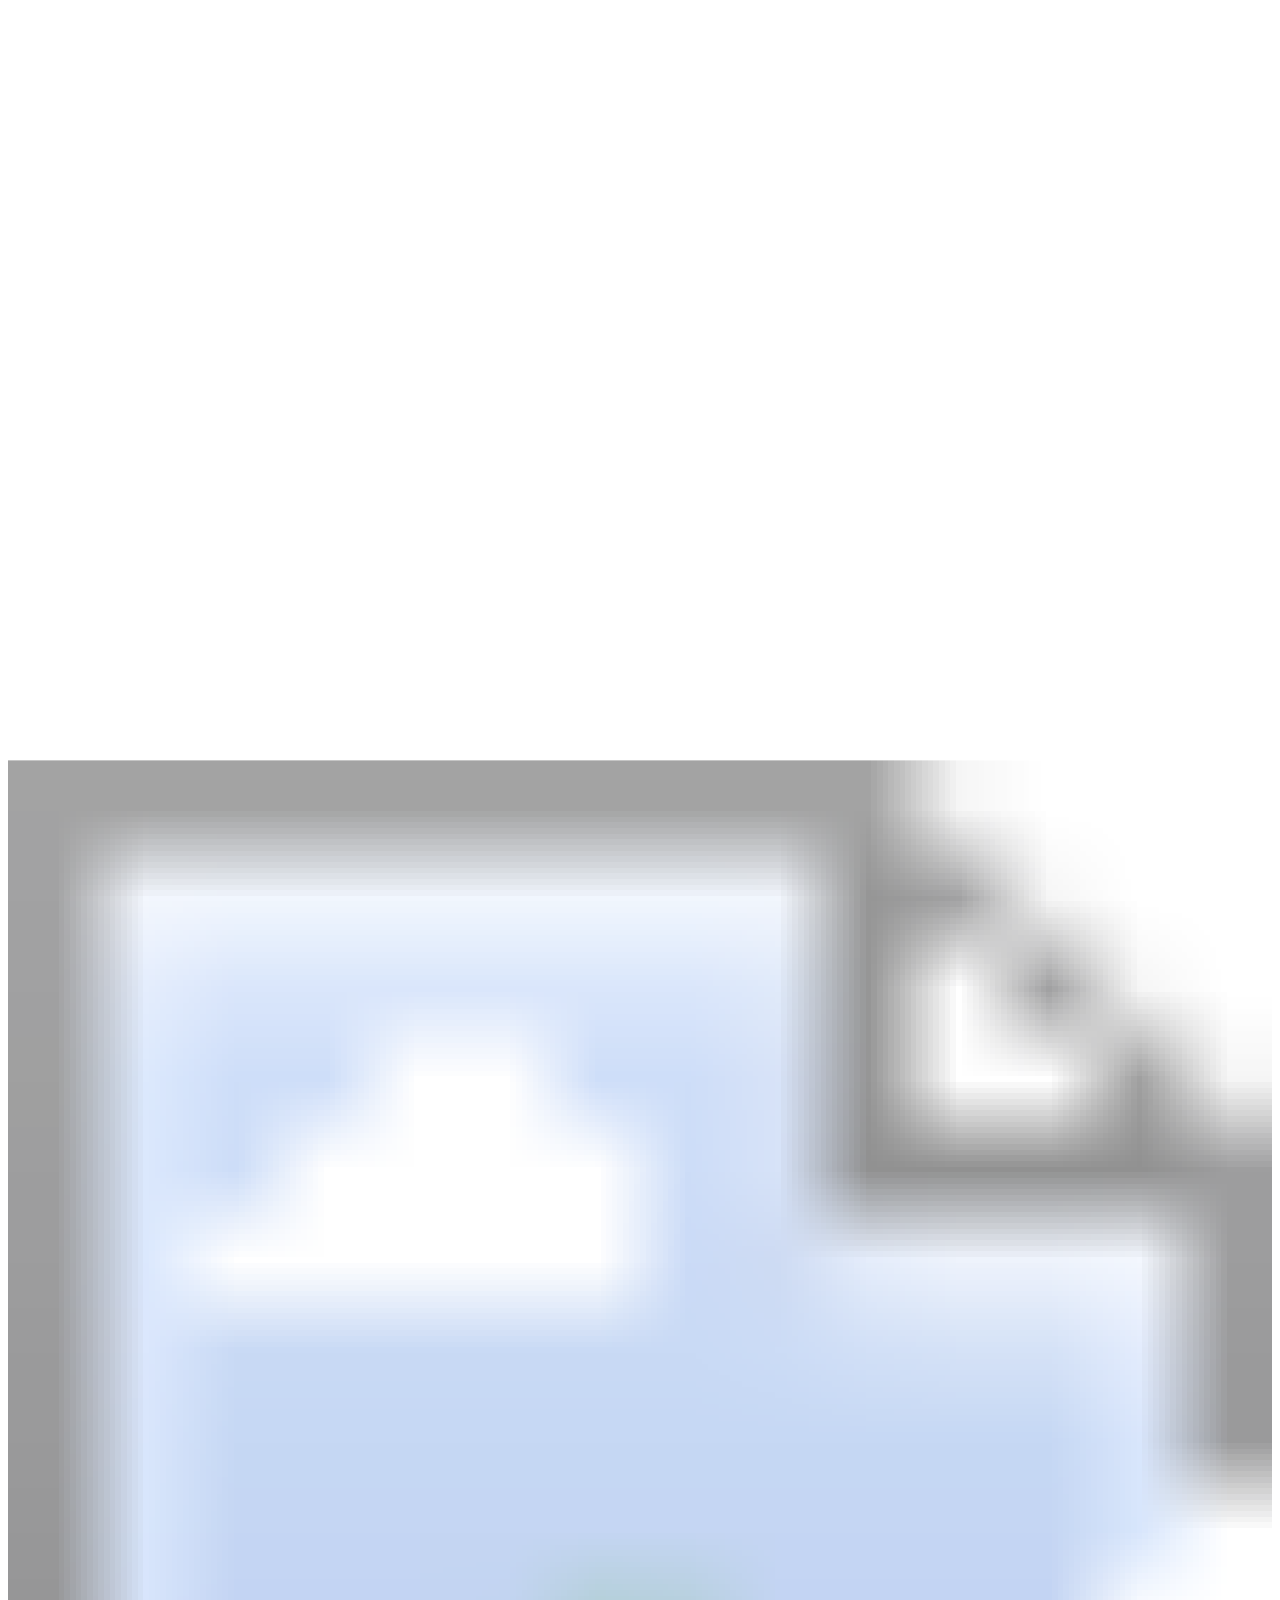
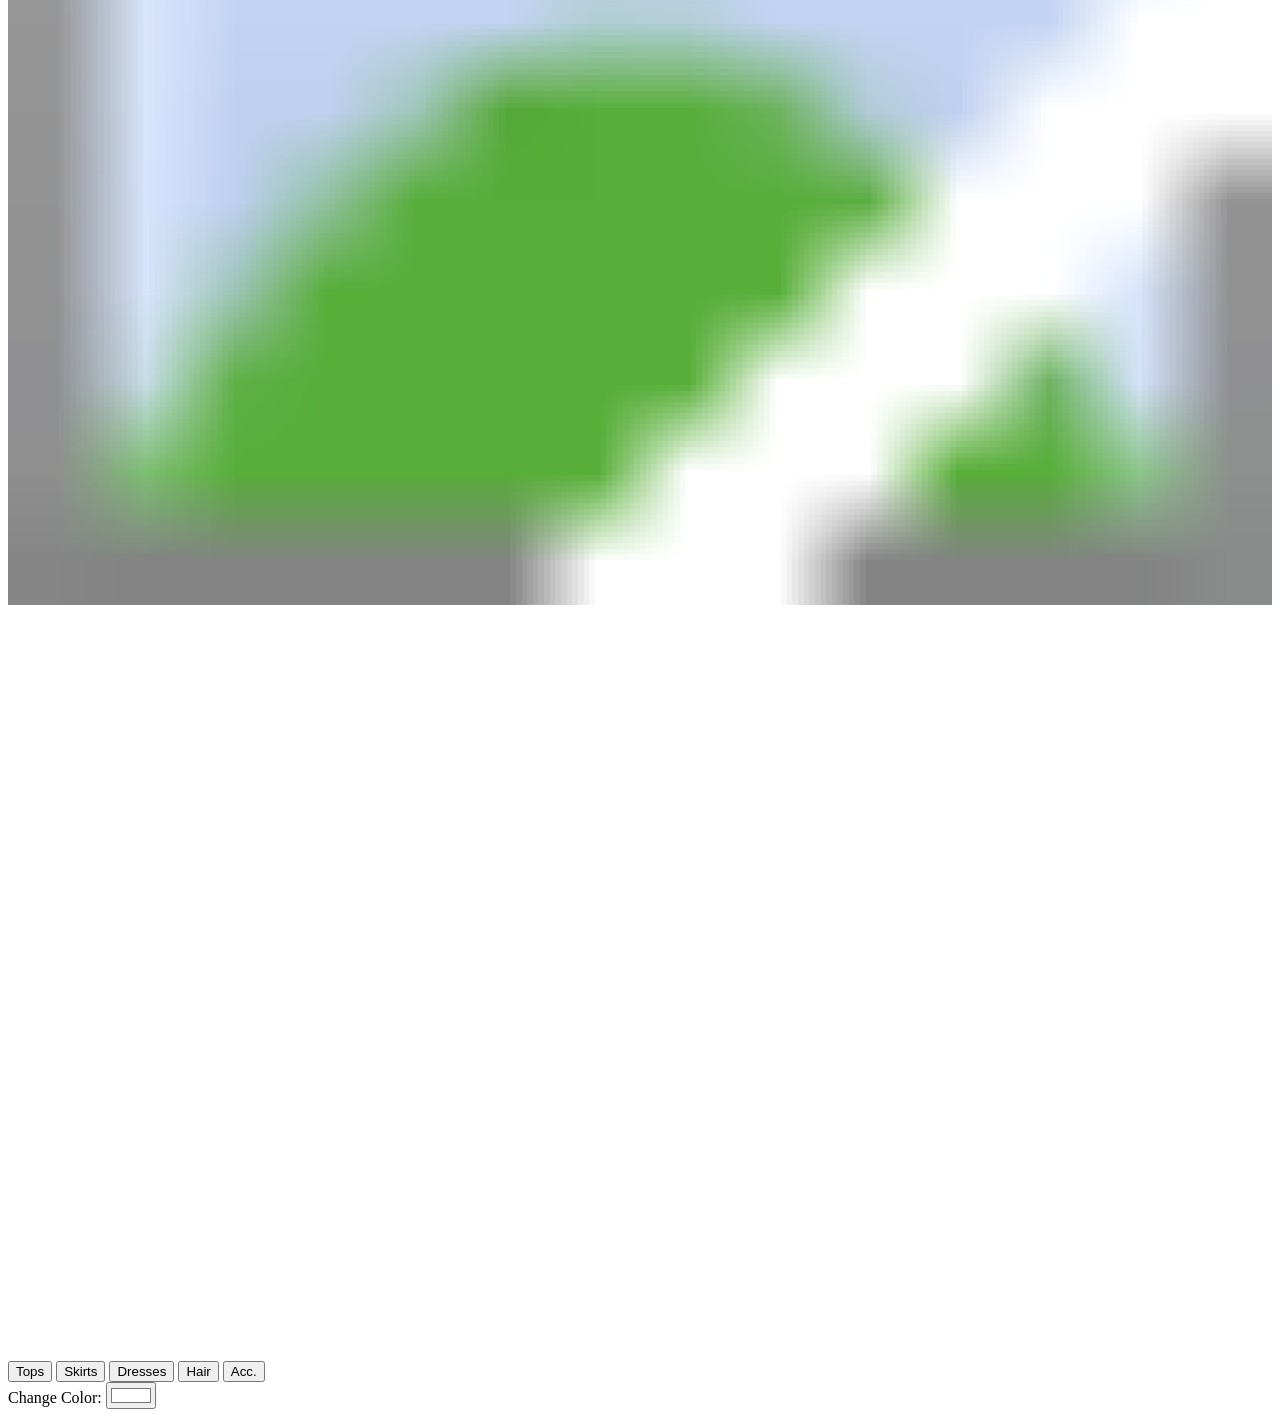
==== index.html @ 874e38b0 "Create index.html" ====
<!DOCTYPE html>
<html lang="en">
<head>
    <meta charset="UTF-8">
    <meta name="viewport" content="width=device-width, initial-scale=1.0">
    <title>Princess Dress-Up Game</title>
    <link rel="stylesheet" href="style.css">
</head>
<body>

    <div class="game-container">
        <!-- The Model -->
        <div class="canvas-area">
            <svg id="dollCanvas" viewBox="0 0 300 700" xmlns="http://www.w3.org/2000/svg">
                <!-- 1. Background -->
                <rect id="bg-color" width="300" height="700" fill="#ffffff" />
                
                <!-- 2. Hair (Back layer) -->
                <g id="hair-back"></g>

                <!-- 3. Skirts / Bottoms (Behind legs) -->
                <g id="bottom-layer"></g>

                <!-- 4. The Body (Base) -->
                <g id="body-layer">
                    <!-- Image placeholder for body -->
                    <image href="body.svg" width="300" height="700" />
                </g>

                <!-- 5. Tops / Shirts (Above body) -->
                <g id="top-layer"></g>

                <!-- 6. Hair (Front layer) -->
                <g id="hair-front"></g>

                <!-- 7. Accessories -->
                <g id="accessory-layer"></g>
            </svg>
        </div>

        <!-- The Controls -->
        <div class="control-panel">
            <div class="category-tabs">
                <button class="tab-btn active" onclick="switchCategory('tops')">Tops</button>
                <button class="tab-btn" onclick="switchCategory('bottoms')">Skirts</button>
                <button class="tab-btn" onclick="switchCategory('dresses')">Dresses</button>
                <button class="tab-btn" onclick="switchCategory('hair')">Hair</button>
                <button class="tab-btn" onclick="switchCategory('accessories')">Acc.</button>
            </div>

            <div id="item-grid" class="item-grid">
                <!-- Items will appear here via JavaScript -->
            </div>
            
            <div class="color-picker-area">
                <label>Change Color: <input type="color" id="colorPicker" value="#ffffff"></label>
            </div>
        </div>
    </div>

    <script src="script.js"></script>
</body>
</html>
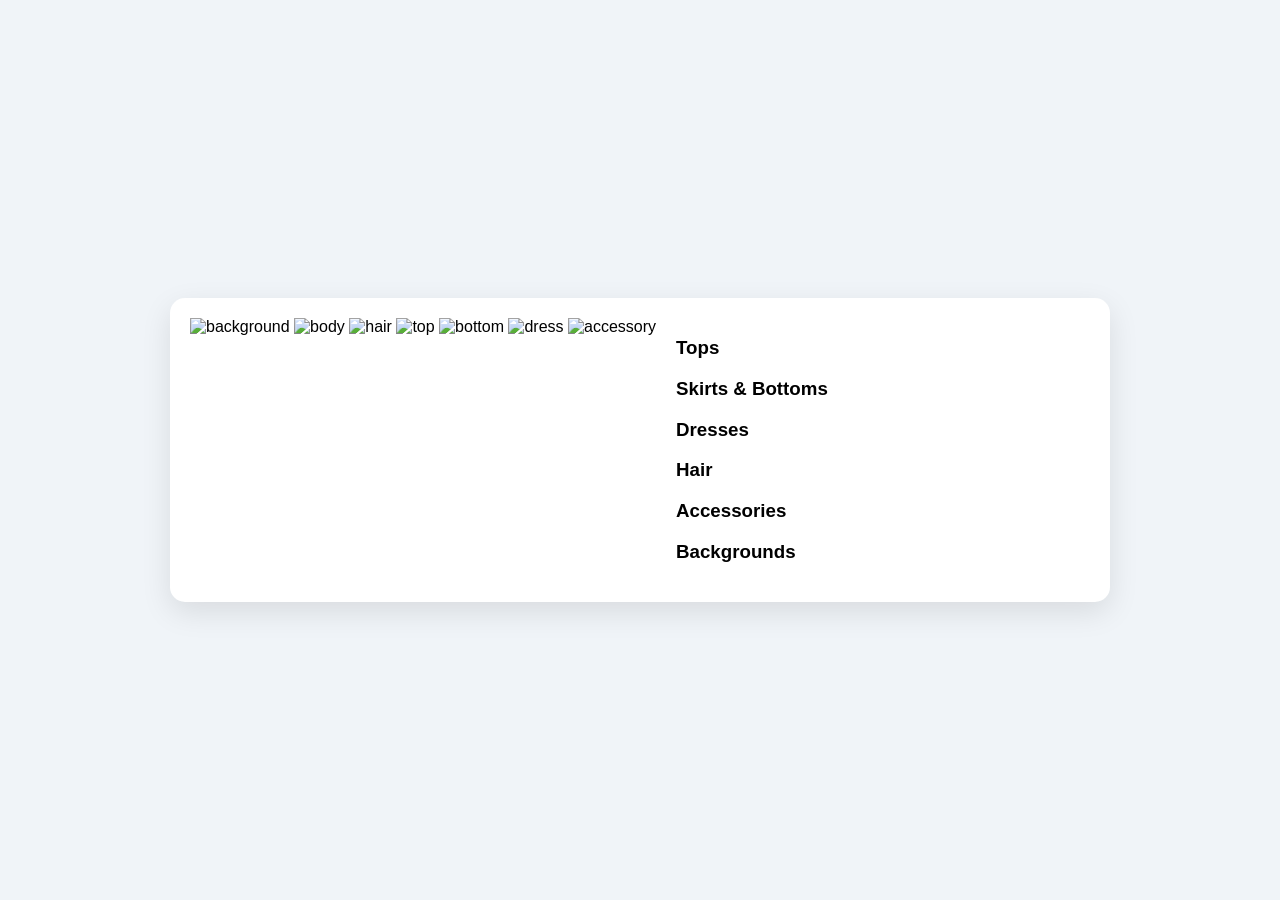
==== commit 040853aa: "Update index.html" ====
--- a/index.html
+++ b/index.html
@@ -1,63 +1,43 @@
 <!DOCTYPE html>
 <html lang="en">
 <head>
-    <meta charset="UTF-8">
-    <meta name="viewport" content="width=device-width, initial-scale=1.0">
-    <title>Princess Dress-Up Game</title>
-    <link rel="stylesheet" href="style.css">
+  <meta charset="UTF-8">
+  <title>Dress Up Game</title>
+  <link rel="stylesheet" href="style.css">
 </head>
 <body>
-
-    <div class="game-container">
-        <!-- The Model -->
-        <div class="canvas-area">
-            <svg id="dollCanvas" viewBox="0 0 300 700" xmlns="http://www.w3.org/2000/svg">
-                <!-- 1. Background -->
-                <rect id="bg-color" width="300" height="700" fill="#ffffff" />
-                
-                <!-- 2. Hair (Back layer) -->
-                <g id="hair-back"></g>
-
-                <!-- 3. Skirts / Bottoms (Behind legs) -->
-                <g id="bottom-layer"></g>
-
-                <!-- 4. The Body (Base) -->
-                <g id="body-layer">
-                    <!-- Image placeholder for body -->
-                    <image href="body.svg" width="300" height="700" />
-                </g>
-
-                <!-- 5. Tops / Shirts (Above body) -->
-                <g id="top-layer"></g>
-
-                <!-- 6. Hair (Front layer) -->
-                <g id="hair-front"></g>
-
-                <!-- 7. Accessories -->
-                <g id="accessory-layer"></g>
-            </svg>
-        </div>
-
-        <!-- The Controls -->
-        <div class="control-panel">
-            <div class="category-tabs">
-                <button class="tab-btn active" onclick="switchCategory('tops')">Tops</button>
-                <button class="tab-btn" onclick="switchCategory('bottoms')">Skirts</button>
-                <button class="tab-btn" onclick="switchCategory('dresses')">Dresses</button>
-                <button class="tab-btn" onclick="switchCategory('hair')">Hair</button>
-                <button class="tab-btn" onclick="switchCategory('accessories')">Acc.</button>
-            </div>
-
-            <div id="item-grid" class="item-grid">
-                <!-- Items will appear here via JavaScript -->
-            </div>
-            
-            <div class="color-picker-area">
-                <label>Change Color: <input type="color" id="colorPicker" value="#ffffff"></label>
-            </div>
-        </div>
+  <div class="game-container">
+    <div class="canvas">
+      <img id="background" src="assets/backgrounds/bg1.png" alt="background">
+      <img id="body" src="assets/body/body.png" alt="body">
+      <img id="hair" alt="hair">
+      <img id="top" alt="top">
+      <img id="bottom" alt="bottom">
+      <img id="dress" alt="dress">
+      <img id="accessory" alt="accessory">
     </div>
 
-    <script src="script.js"></script>
+    <div class="controls">
+      <h3>Tops</h3>
+      <div class="grid" id="tops-grid"></div>
+
+      <h3>Skirts & Bottoms</h3>
+      <div class="grid" id="bottoms-grid"></div>
+
+      <h3>Dresses</h3>
+      <div class="grid" id="dresses-grid"></div>
+
+      <h3>Hair</h3>
+      <div class="grid" id="hair-grid"></div>
+
+      <h3>Accessories</h3>
+      <div class="grid" id="accessories-grid"></div>
+
+      <h3>Backgrounds</h3>
+      <div class="grid" id="backgrounds-grid"></div>
+    </div>
+  </div>
+
+  <script src="script.js"></script>
 </body>
 </html>
--- a/style.css
+++ b/style.css
@@ -0,0 +1,85 @@
+body {
+    font-family: 'Segoe UI', Tahoma, Geneva, Verdana, sans-serif;
+    background-color: #f0f4f8;
+    display: flex;
+    justify-content: center;
+    align-items: center;
+    height: 100vh;
+    margin: 0;
+}
+
+.game-container {
+    display: flex;
+    background: white;
+    border-radius: 15px;
+    box-shadow: 0 10px 30px rgba(0,0,0,0.1);
+    padding: 20px;
+    gap: 20px;
+    max-width: 900px;
+    width: 100%;
+}
+
+.canvas-area {
+    width: 300px;
+    height: 700px;
+    border: 2px solid #e0e0e0;
+    border-radius: 10px;
+    overflow: hidden;
+    background: #fff;
+}
+
+.control-panel {
+    flex: 1;
+    display: flex;
+    flex-direction: column;
+    gap: 15px;
+}
+
+.category-tabs {
+    display: flex;
+    gap: 5px;
+    flex-wrap: wrap;
+}
+
+.tab-btn {
+    padding: 8px 12px;
+    border: none;
+    background: #e0e0e0;
+    border-radius: 5px;
+    cursor: pointer;
+    font-weight: bold;
+}
+.tab-btn.active { background: #ff9f9f; color: white; }
+
+.item-grid {
+    display: grid;
+    grid-template-columns: repeat(3, 1fr);
+    gap: 10px;
+    height: 400px;
+    overflow-y: auto;
+    border: 1px solid #eee;
+    padding: 10px;
+    border-radius: 8px;
+    background: #fafafa;
+}
+
+.item-box {
+    background: white;
+    border: 2px solid #ddd;
+    border-radius: 8px;
+    height: 80px;
+    display: flex;
+    align-items: center;
+    justify-content: center;
+    cursor: pointer;
+    transition: 0.2s;
+}
+.item-box:hover { border-color: #ff9f9f; transform: scale(1.05); }
+.item-box img, .item-box svg { width: 80%; height: 80%; object-fit: contain; }
+
+.color-picker-area {
+    margin-top: 10px;
+    display: flex;
+    align-items: center;
+    gap: 10px;
+}
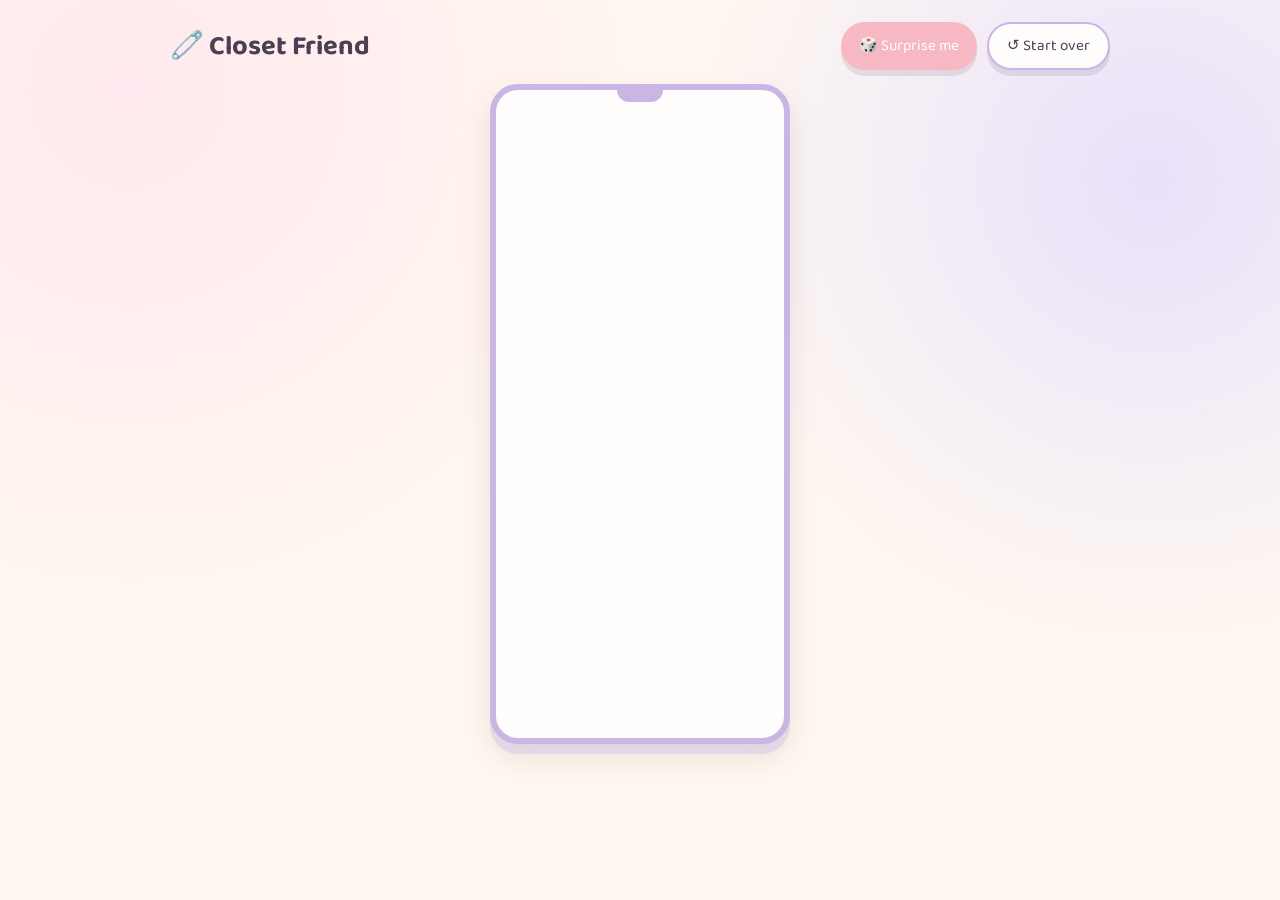
==== commit 0093d090: "Add files via upload" ====
--- a/index.html
+++ b/index.html
@@ -1,43 +1,45 @@
 <!DOCTYPE html>
 <html lang="en">
 <head>
-  <meta charset="UTF-8">
-  <title>Dress Up Game</title>
-  <link rel="stylesheet" href="style.css">
+<meta charset="UTF-8">
+<meta name="viewport" content="width=device-width, initial-scale=1.0">
+<title>Closet Friend — Dress Up</title>
+<link rel="preconnect" href="https://fonts.googleapis.com">
+<link href="https://fonts.googleapis.com/css2?family=Baloo+2:wght@500;700;800&family=Quicksand:wght@500;600;700&display=swap" rel="stylesheet">
+<link rel="stylesheet" href="style.css">
 </head>
 <body>
-  <div class="game-container">
-    <div class="canvas">
-      <img id="background" src="assets/backgrounds/bg1.png" alt="background">
-      <img id="body" src="assets/body/body.png" alt="body">
-      <img id="hair" alt="hair">
-      <img id="top" alt="top">
-      <img id="bottom" alt="bottom">
-      <img id="dress" alt="dress">
-      <img id="accessory" alt="accessory">
+
+  <header class="topbar">
+    <h1>🧷 Closet Friend</h1>
+    <div class="topbar-actions">
+      <button id="randomizeBtn" class="pill-btn">🎲 Surprise me</button>
+      <button id="resetBtn" class="pill-btn ghost">↺ Start over</button>
+    </div>
+  </header>
+
+  <main class="stage-area">
+    <div class="closet-frame">
+      <div id="doll" class="doll">
+        <!-- layers are injected here by script.js, in z-order -->
+      </div>
     </div>
 
-    <div class="controls">
-      <h3>Tops</h3>
-      <div class="grid" id="tops-grid"></div>
+    <div id="hairColorRow" class="hair-color-row hidden">
+      <span class="hair-color-label">Hair color:</span>
+      <div id="hairSwatches" class="swatches"></div>
+    </div>
+  </main>
 
-      <h3>Skirts & Bottoms</h3>
-      <div class="grid" id="bottoms-grid"></div>
+  <nav class="category-tabs" id="categoryTabs">
+    <!-- filled by script.js -->
+  </nav>
 
-      <h3>Dresses</h3>
-      <div class="grid" id="dresses-grid"></div>
+  <section class="item-grid" id="itemGrid">
+    <!-- filled by script.js -->
+  </section>
 
-      <h3>Hair</h3>
-      <div class="grid" id="hair-grid"></div>
-
-      <h3>Accessories</h3>
-      <div class="grid" id="accessories-grid"></div>
-
-      <h3>Backgrounds</h3>
-      <div class="grid" id="backgrounds-grid"></div>
-    </div>
-  </div>
-
+  <script src="assets/catalog.js"></script>
   <script src="script.js"></script>
 </body>
 </html>
--- a/style.css
+++ b/style.css
@@ -1,85 +1,207 @@
-body {
-    font-family: 'Segoe UI', Tahoma, Geneva, Verdana, sans-serif;
-    background-color: #f0f4f8;
-    display: flex;
-    justify-content: center;
-    align-items: center;
-    height: 100vh;
-    margin: 0;
-}
-
-.game-container {
-    display: flex;
-    background: white;
-    border-radius: 15px;
-    box-shadow: 0 10px 30px rgba(0,0,0,0.1);
-    padding: 20px;
-    gap: 20px;
-    max-width: 900px;
-    width: 100%;
-}
-
-.canvas-area {
-    width: 300px;
-    height: 700px;
-    border: 2px solid #e0e0e0;
-    border-radius: 10px;
-    overflow: hidden;
-    background: #fff;
-}
-
-.control-panel {
-    flex: 1;
-    display: flex;
-    flex-direction: column;
-    gap: 15px;
-}
-
-.category-tabs {
-    display: flex;
-    gap: 5px;
-    flex-wrap: wrap;
-}
-
-.tab-btn {
-    padding: 8px 12px;
-    border: none;
-    background: #e0e0e0;
-    border-radius: 5px;
-    cursor: pointer;
-    font-weight: bold;
-}
-.tab-btn.active { background: #ff9f9f; color: white; }
-
-.item-grid {
-    display: grid;
-    grid-template-columns: repeat(3, 1fr);
-    gap: 10px;
-    height: 400px;
-    overflow-y: auto;
-    border: 1px solid #eee;
-    padding: 10px;
-    border-radius: 8px;
-    background: #fafafa;
-}
-
-.item-box {
-    background: white;
-    border: 2px solid #ddd;
-    border-radius: 8px;
-    height: 80px;
-    display: flex;
-    align-items: center;
-    justify-content: center;
-    cursor: pointer;
-    transition: 0.2s;
-}
-.item-box:hover { border-color: #ff9f9f; transform: scale(1.05); }
-.item-box img, .item-box svg { width: 80%; height: 80%; object-fit: contain; }
-
-.color-picker-area {
-    margin-top: 10px;
-    display: flex;
-    align-items: center;
-    gap: 10px;
-}
+:root{
+  --cream:#FFF8F0;
+  --pink:#FFD1DC;
+  --pink-deep:#F7B8C4;
+  --lavender:#C9B6E4;
+  --mint:#BFE6D1;
+  --gold:#F4C95D;
+  --ink:#4A3F55;
+  --ink-soft:#7c6f8d;
+  --white:#fffdfb;
+  --radius:18px;
+  --shadow: 0 6px 0 rgba(74,63,85,0.12);
+}
+
+*{box-sizing:border-box;}
+
+body{
+  margin:0;
+  min-height:100vh;
+  background:
+    radial-gradient(circle at 10% 10%, #FFE9EE 0, transparent 40%),
+    radial-gradient(circle at 90% 20%, #E9E1FB 0, transparent 35%),
+    var(--cream);
+  font-family:'Quicksand', sans-serif;
+  color:var(--ink);
+  display:flex;
+  flex-direction:column;
+  align-items:center;
+  padding-bottom:40px;
+}
+
+.topbar{
+  width:100%;
+  max-width:980px;
+  display:flex;
+  align-items:center;
+  justify-content:space-between;
+  padding:22px 20px 8px;
+}
+.topbar h1{
+  font-family:'Baloo 2', cursive;
+  font-size:1.7rem;
+  margin:0;
+  color:var(--ink);
+}
+.topbar-actions{display:flex; gap:10px;}
+
+.pill-btn{
+  font-family:'Baloo 2', cursive;
+  font-size:0.95rem;
+  border:none;
+  background:var(--pink-deep);
+  color:#fff;
+  padding:10px 18px;
+  border-radius:999px;
+  cursor:pointer;
+  box-shadow: var(--shadow);
+  transition: transform .12s ease;
+}
+.pill-btn:hover{ transform: translateY(-2px); }
+.pill-btn:active{ transform: translateY(1px); box-shadow:none; }
+.pill-btn.ghost{
+  background:var(--white);
+  color:var(--ink);
+  border:2px solid var(--lavender);
+}
+
+.stage-area{
+  display:flex;
+  flex-direction:column;
+  align-items:center;
+  margin-top:6px;
+}
+
+.closet-frame{
+  position:relative;
+  width:300px;
+  height:660px;
+  background:var(--white);
+  border:6px solid var(--lavender);
+  border-radius:28px;
+  box-shadow: 0 10px 0 rgba(201,182,228,0.35), 0 14px 30px rgba(74,63,85,0.12);
+  overflow:hidden;
+}
+/* hanger notch, the signature detail of the "closet" frame */
+.closet-frame::before{
+  content:"";
+  position:absolute;
+  top:-2px; left:50%;
+  transform:translateX(-50%);
+  width:46px; height:14px;
+  background:var(--lavender);
+  border-radius:0 0 12px 12px;
+}
+
+.doll{
+  position:relative;
+  width:261px;
+  height:618px;
+  margin:21px auto 0;
+}
+.doll img, .doll svg{
+  position:absolute;
+  top:0; left:0;
+  width:261px;
+  height:618px;
+}
+
+.hair-color-row{
+  margin-top:14px;
+  display:flex;
+  align-items:center;
+  gap:10px;
+  background:var(--white);
+  padding:8px 14px;
+  border-radius:999px;
+  box-shadow:var(--shadow);
+}
+.hair-color-row.hidden{ display:none; }
+.hair-color-label{
+  font-weight:700;
+  font-size:0.85rem;
+  color:var(--ink-soft);
+}
+.swatches{ display:flex; gap:8px; }
+.swatch-btn{
+  width:24px; height:24px;
+  border-radius:50%;
+  border:2px solid #fff;
+  outline:2px solid transparent;
+  cursor:pointer;
+  box-shadow:0 0 0 1px rgba(0,0,0,0.08);
+}
+.swatch-btn.selected{ outline-color:var(--ink); }
+
+.category-tabs{
+  display:flex;
+  flex-wrap:wrap;
+  justify-content:center;
+  gap:10px;
+  margin-top:26px;
+  padding:0 16px;
+  max-width:700px;
+}
+.tab-btn{
+  font-family:'Baloo 2', cursive;
+  font-size:0.95rem;
+  border:none;
+  background:var(--white);
+  color:var(--ink);
+  padding:10px 16px;
+  border-radius:14px;
+  cursor:pointer;
+  box-shadow:var(--shadow);
+}
+.tab-btn.active{
+  background:var(--mint);
+}
+
+.item-grid{
+  margin-top:18px;
+  display:grid;
+  grid-template-columns:repeat(auto-fill, 84px);
+  gap:14px;
+  justify-content:center;
+  max-width:760px;
+  padding:0 16px;
+}
+
+.item-card{
+  width:84px;
+  height:84px;
+  border-radius:16px;
+  border:3px solid transparent;
+  background:var(--white);
+  display:flex;
+  align-items:center;
+  justify-content:center;
+  cursor:pointer;
+  box-shadow:var(--shadow);
+  position:relative;
+  font-size:0.7rem;
+  text-align:center;
+  padding:4px;
+}
+.item-card .swatch-dot{
+  width:38px; height:38px;
+  border-radius:50%;
+  margin-bottom:4px;
+  border:2px solid rgba(0,0,0,0.08);
+}
+.item-card.selected{
+  border-color:var(--gold);
+  background:#FFF6DE;
+}
+.item-card .label{
+  font-family:'Baloo 2', cursive;
+  color:var(--ink-soft);
+  font-size:0.65rem;
+}
+.item-card.none-card .label{ font-size:0.75rem; }
+
+@media (max-width: 360px){
+  .closet-frame{ width:260px; height:570px; }
+  .doll{ width:226px; height:535px; }
+  .doll img, .doll svg{ width:226px; height:535px; }
+}
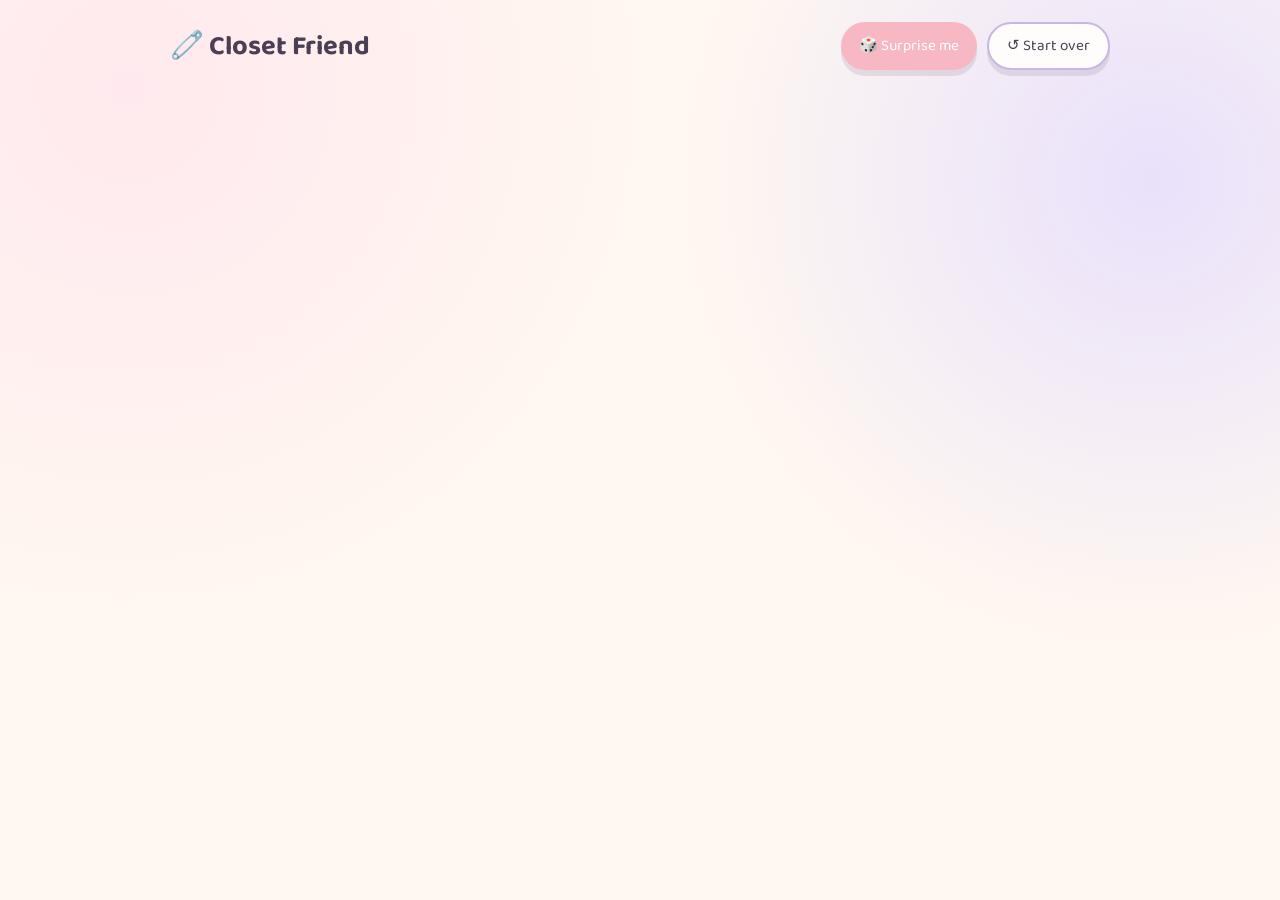
==== commit cae73570: "Update index.html" ====
--- a/index.html
+++ b/index.html
@@ -18,26 +18,30 @@
     </div>
   </header>
 
-  <main class="stage-area">
-    <div class="closet-frame">
+  <main class="layout">
+
+    <section class="stage-panel">
       <div id="doll" class="doll">
         <!-- layers are injected here by script.js, in z-order -->
       </div>
-    </div>
 
-    <div id="hairColorRow" class="hair-color-row hidden">
-      <span class="hair-color-label">Hair color:</span>
-      <div id="hairSwatches" class="swatches"></div>
-    </div>
+      <div id="hairColorRow" class="hair-color-row hidden">
+        <span class="hair-color-label">Hair color:</span>
+        <div id="hairSwatches" class="swatches"></div>
+      </div>
+    </section>
+
+    <section class="closet-panel">
+      <nav class="category-tabs" id="categoryTabs">
+        <!-- filled by script.js -->
+      </nav>
+
+      <div class="item-grid" id="itemGrid">
+        <!-- filled by script.js -->
+      </div>
+    </section>
+
   </main>
-
-  <nav class="category-tabs" id="categoryTabs">
-    <!-- filled by script.js -->
-  </nav>
-
-  <section class="item-grid" id="itemGrid">
-    <!-- filled by script.js -->
-  </section>
 
   <script src="assets/catalog.js"></script>
   <script src="script.js"></script>
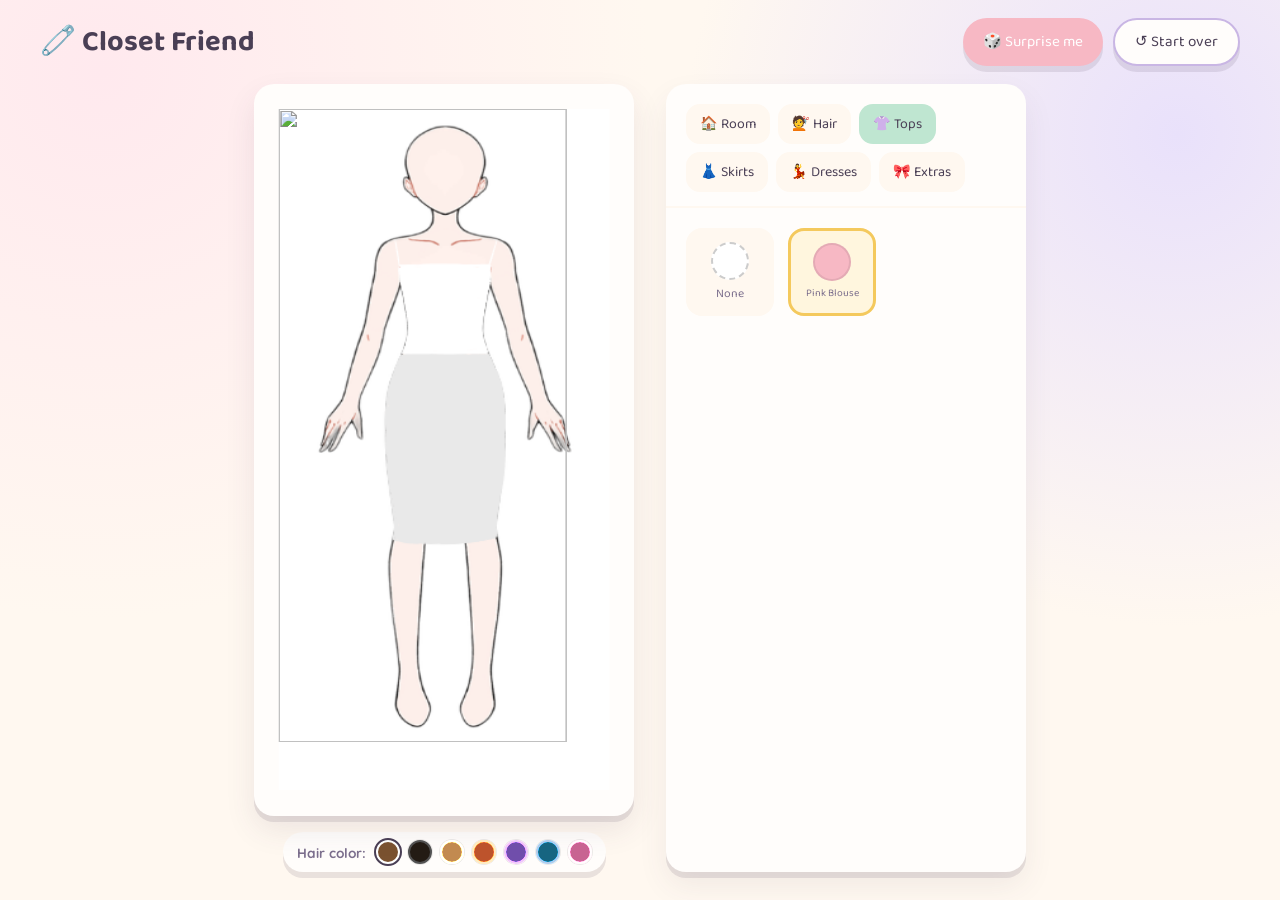
==== commit 053addc9: "Fix: Update catalog.js script path from 'assets/' to 'assests/' to match folder name" ====
--- a/index.html
+++ b/index.html
@@ -43,7 +43,7 @@
 
   </main>
 
-  <script src="assets/catalog.js"></script>
+  <script src="assests/catalog.js"></script>
   <script src="script.js"></script>
 </body>
 </html>
--- a/style.css
+++ b/style.css
@@ -8,38 +8,43 @@
   --ink:#4A3F55;
   --ink-soft:#7c6f8d;
   --white:#fffdfb;
-  --radius:18px;
+  --radius:20px;
   --shadow: 0 6px 0 rgba(74,63,85,0.12);
+  --header-h: 84px;
 }
 
 *{box-sizing:border-box;}
 
+html, body{
+  height:100%;
+  margin:0;
+  overflow:hidden; /* page itself never scrolls */
+}
+
 body{
-  margin:0;
-  min-height:100vh;
   background:
-    radial-gradient(circle at 10% 10%, #FFE9EE 0, transparent 40%),
-    radial-gradient(circle at 90% 20%, #E9E1FB 0, transparent 35%),
+    radial-gradient(circle at 8% 8%, #FFE9EE 0, transparent 38%),
+    radial-gradient(circle at 92% 15%, #E9E1FB 0, transparent 35%),
     var(--cream);
   font-family:'Quicksand', sans-serif;
   color:var(--ink);
   display:flex;
   flex-direction:column;
-  align-items:center;
-  padding-bottom:40px;
-}
+}
+
+/* ---------- header ---------- */
 
 .topbar{
-  width:100%;
-  max-width:980px;
+  height:var(--header-h);
+  flex:0 0 auto;
   display:flex;
   align-items:center;
   justify-content:space-between;
-  padding:22px 20px 8px;
+  padding:0 40px;
 }
 .topbar h1{
   font-family:'Baloo 2', cursive;
-  font-size:1.7rem;
+  font-size:1.8rem;
   margin:0;
   color:var(--ink);
 }
@@ -51,7 +56,7 @@
   border:none;
   background:var(--pink-deep);
   color:#fff;
-  padding:10px 18px;
+  padding:10px 20px;
   border-radius:999px;
   cursor:pointer;
   box-shadow: var(--shadow);
@@ -65,49 +70,50 @@
   border:2px solid var(--lavender);
 }
 
-.stage-area{
-  display:flex;
-  flex-direction:column;
-  align-items:center;
-  margin-top:6px;
-}
-
-.closet-frame{
-  position:relative;
-  width:300px;
-  height:660px;
-  background:var(--white);
-  border:6px solid var(--lavender);
-  border-radius:28px;
-  box-shadow: 0 10px 0 rgba(201,182,228,0.35), 0 14px 30px rgba(74,63,85,0.12);
-  overflow:hidden;
-}
-/* hanger notch, the signature detail of the "closet" frame */
-.closet-frame::before{
-  content:"";
-  position:absolute;
-  top:-2px; left:50%;
-  transform:translateX(-50%);
-  width:46px; height:14px;
-  background:var(--lavender);
-  border-radius:0 0 12px 12px;
+/* ---------- main layout: fills remaining height, no page scroll ---------- */
+
+.layout{
+  flex:1 1 auto;
+  min-height:0; /* required for children to be allowed to scroll inside a flex parent */
+  display:flex;
+  gap:32px;
+  align-items:stretch;
+  justify-content:center;
+  padding:0 40px 28px;
+}
+
+/* ---------- left: doll stage, wider, centered, fixed (no scroll) ---------- */
+
+.stage-panel{
+  flex:0 0 auto;
+  display:flex;
+  flex-direction:column;
+  align-items:center;
+  justify-content:center;
+  gap:16px;
 }
 
 .doll{
   position:relative;
-  width:261px;
-  height:618px;
-  margin:21px auto 0;
-}
-.doll img, .doll svg{
+  width:380px;
+  height:100%;
+  max-height:calc(100vh - var(--header-h) - 60px);
+  aspect-ratio: 261 / 618;
+  background:var(--white);
+  border-radius:var(--radius);
+  box-shadow: var(--shadow), 0 14px 30px rgba(74,63,85,0.10);
+  overflow:hidden;
+}
+.doll img{
   position:absolute;
-  top:0; left:0;
-  width:261px;
-  height:618px;
+  top:3.4%; left:50%;
+  transform:translateX(-50%);
+  width:87%;
+  height:93%;
 }
 
 .hair-color-row{
-  margin-top:14px;
+  flex:0 0 auto;
   display:flex;
   align-items:center;
   gap:10px;
@@ -133,51 +139,67 @@
 }
 .swatch-btn.selected{ outline-color:var(--ink); }
 
+/* ---------- right: closet panel — tabs fixed on top, item list scrolls ---------- */
+
+.closet-panel{
+  flex:0 0 360px;
+  max-width:360px;
+  display:flex;
+  flex-direction:column;
+  min-height:0; /* lets the inner item-grid become the scrolling element */
+  background:var(--white);
+  border-radius:var(--radius);
+  box-shadow: var(--shadow), 0 14px 30px rgba(74,63,85,0.08);
+  overflow:hidden;
+}
+
 .category-tabs{
+  flex:0 0 auto;
   display:flex;
   flex-wrap:wrap;
-  justify-content:center;
-  gap:10px;
-  margin-top:26px;
-  padding:0 16px;
-  max-width:700px;
+  gap:8px;
+  padding:20px 20px 14px;
+  border-bottom:2px solid var(--cream);
 }
 .tab-btn{
   font-family:'Baloo 2', cursive;
-  font-size:0.95rem;
+  font-size:0.88rem;
   border:none;
-  background:var(--white);
-  color:var(--ink);
-  padding:10px 16px;
+  background:var(--cream);
+  color:var(--ink);
+  padding:9px 14px;
   border-radius:14px;
   cursor:pointer;
-  box-shadow:var(--shadow);
 }
 .tab-btn.active{
   background:var(--mint);
 }
 
+/* this is the tall, scrollable "window" of items for the selected category */
 .item-grid{
-  margin-top:18px;
+  flex:1 1 auto;
+  min-height:0;
+  overflow-y:auto;
   display:grid;
-  grid-template-columns:repeat(auto-fill, 84px);
+  grid-template-columns:repeat(auto-fill, 88px);
   gap:14px;
-  justify-content:center;
-  max-width:760px;
-  padding:0 16px;
-}
+  align-content:start;
+  padding:20px;
+}
+.item-grid::-webkit-scrollbar{ width:8px; }
+.item-grid::-webkit-scrollbar-thumb{ background:var(--lavender); border-radius:8px; }
 
 .item-card{
-  width:84px;
-  height:84px;
+  width:88px;
+  height:88px;
   border-radius:16px;
   border:3px solid transparent;
-  background:var(--white);
-  display:flex;
+  background:var(--cream);
+  display:flex;
+  flex-direction:column;
   align-items:center;
   justify-content:center;
   cursor:pointer;
-  box-shadow:var(--shadow);
   position:relative;
   font-size:0.7rem;
   text-align:center;
@@ -200,8 +222,13 @@
 }
 .item-card.none-card .label{ font-size:0.75rem; }
 
-@media (max-width: 360px){
-  .closet-frame{ width:260px; height:570px; }
-  .doll{ width:226px; height:535px; }
-  .doll img, .doll svg{ width:226px; height:535px; }
-}
+/* ---------- responsive: small screens get page scroll back, stacked ---------- */
+
+@media (max-width: 820px){
+  html, body{ overflow:auto; height:auto; }
+  body{ display:block; }
+  .layout{ flex-direction:column; align-items:center; padding:0 20px 40px; }
+  .doll{ width:260px; max-height:none; }
+  .closet-panel{ flex:1 1 auto; max-width:420px; width:100%; }
+  .item-grid{ max-height:340px; }
+}
